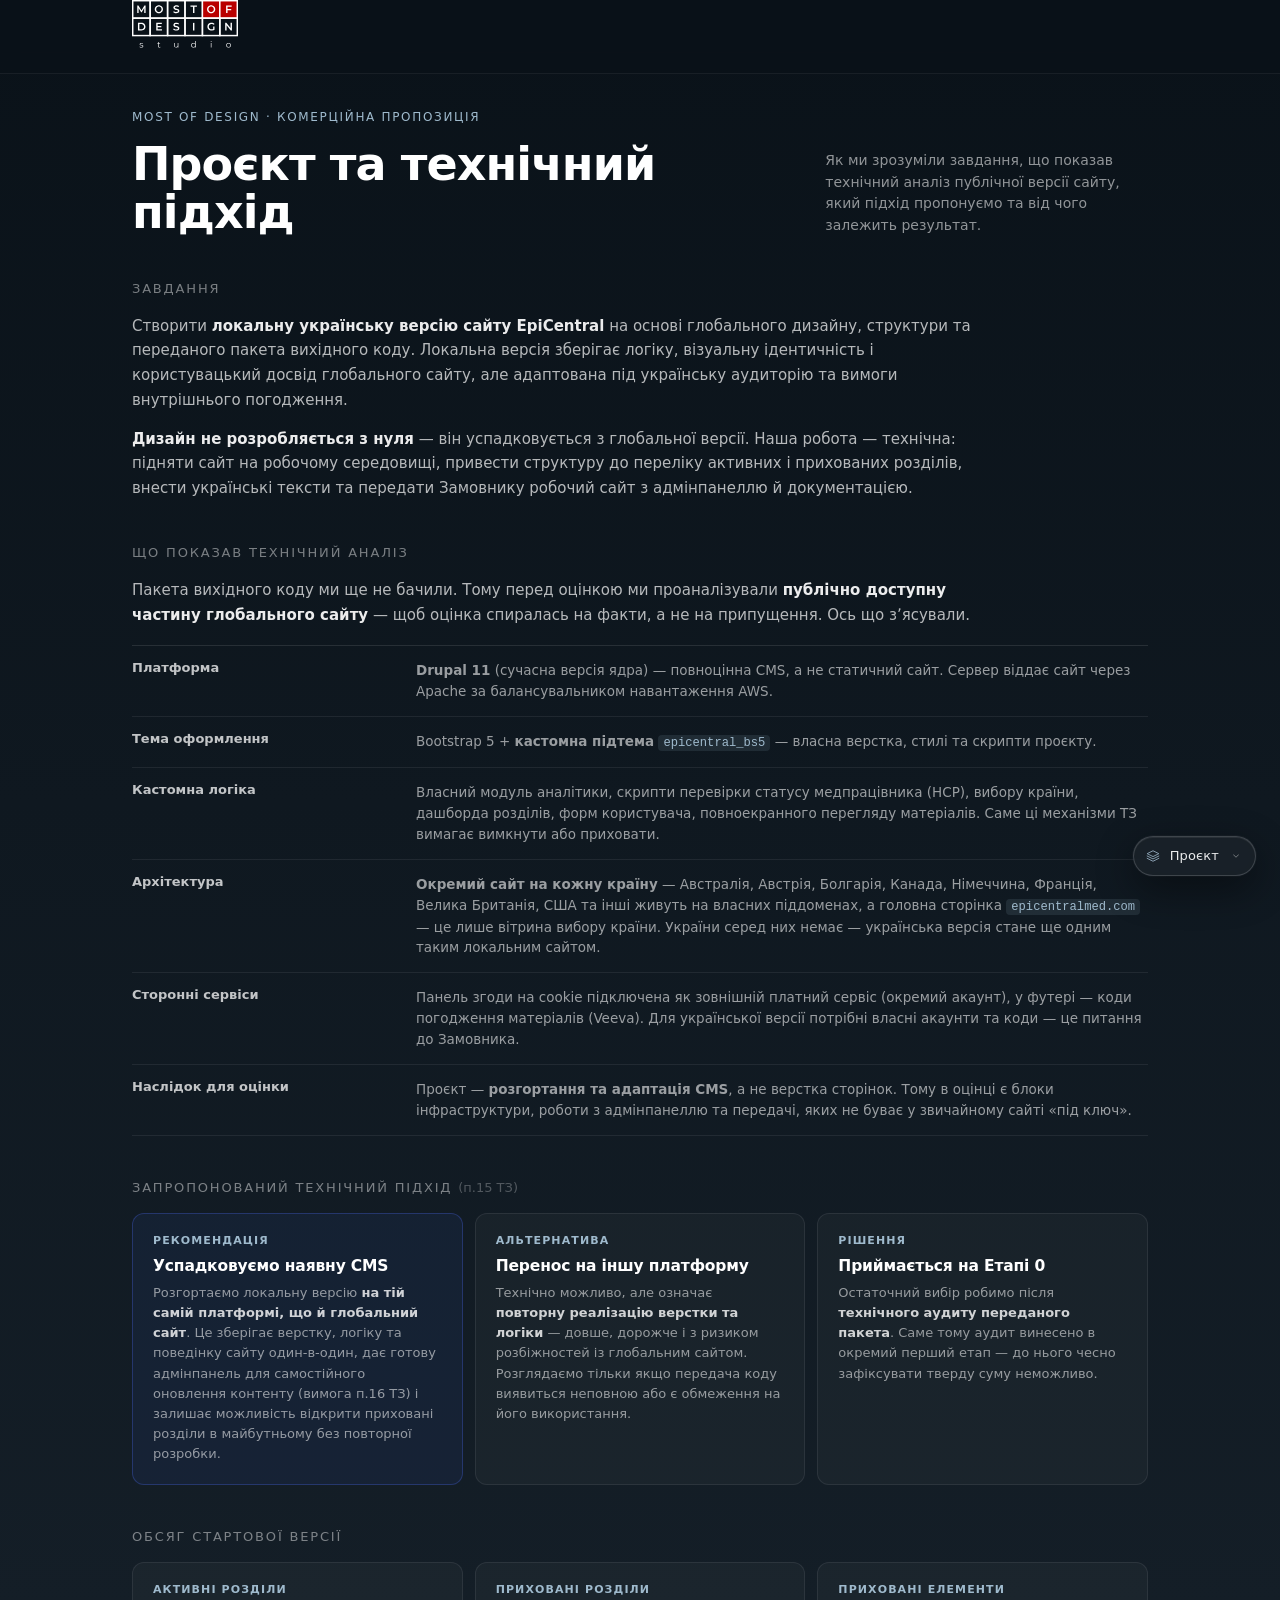
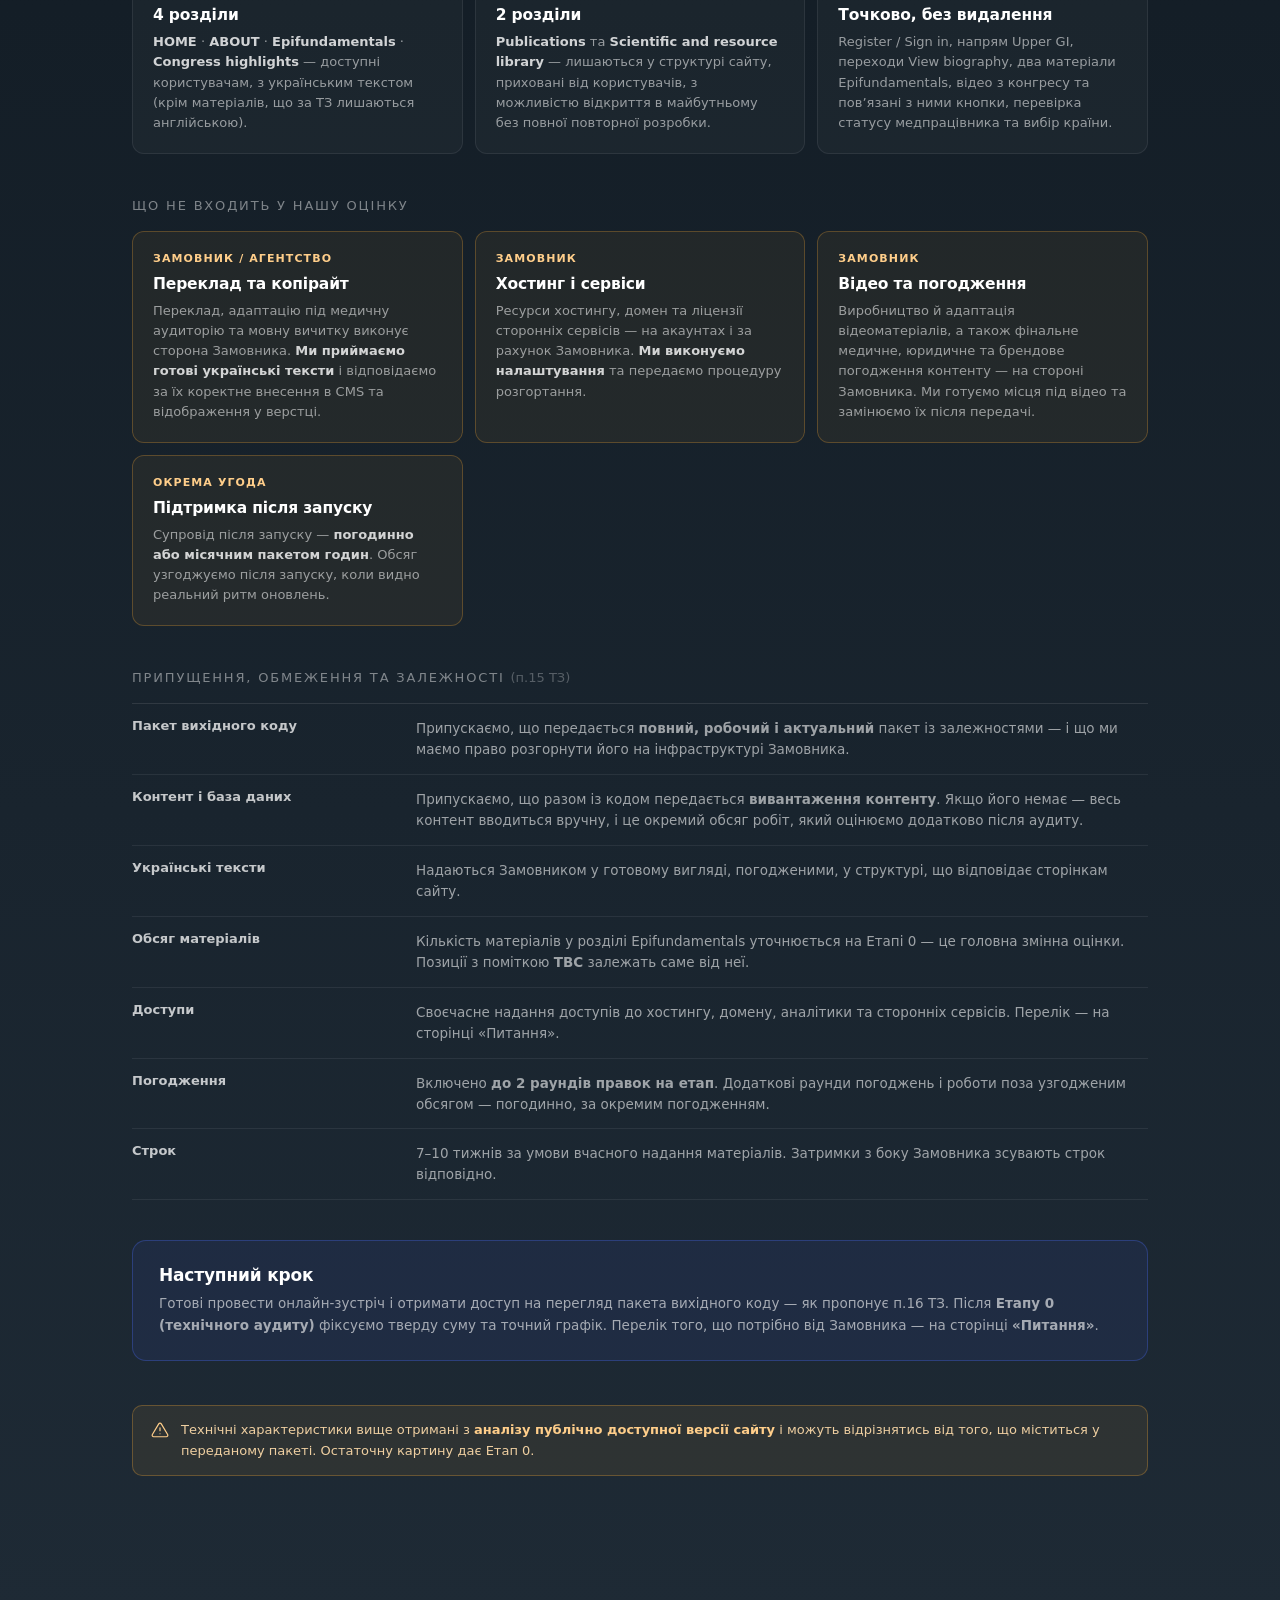
==== brief/index.html @ e2229790 "EpiCentral UA — попередня оцінка локальної версії сайту (MEX) Tier-2 offer dashboard: Проєкт · Оцінк" ====
<!DOCTYPE html>
<html lang="uk">
<head>
<meta charset="UTF-8">
<meta name="viewport" content="width=device-width, initial-scale=1.0">
<meta name="robots" content="noindex, nofollow">
<title>EpiCentral UA — Проєкт та технічний підхід</title>

<link rel="icon" type="image/svg+xml" href="../assets/favicon.svg">
<link rel="stylesheet" href="../shared/service-menu.css">
<link rel="stylesheet" href="../shared/page.css">
</head>
<body>

<script>
  window.PREVIEW_PROJECT_NAME = "EpiCentral UA";
  window.PREVIEW_DEFAULT_VERSION = "brief";
  window.PREVIEW_VERSIONS = [
    { id: "launcher",  label: "Дашборд",  desc: "Огляд оцінки",              path: "" },
    { id: "brief",     label: "Проєкт",   desc: "Завдання та техпідхід",     path: "brief/" },
    { id: "sitemap",   label: "Оцінка",   desc: "Обсяг робіт і години",      path: "sitemap/" },
    { id: "questions", label: "Питання",  desc: "Що потрібно від Замовника", path: "questions/" }
  ];
</script>

<header class="topbar">
  <a class="brand" href="../" aria-label="Most of Design — Дашборд">
    <img src="../assets/mod-logo-on-dark.svg" alt="Most of Design">
  </a>
</header>

<div class="wrap">
  <header class="head">
    <div class="head__main">
      <span class="eyebrow">Most of Design · Комерційна пропозиція</span>
      <h1 class="page-title">Проєкт та технічний підхід</h1>
    </div>
    <p class="lede">
      Як ми зрозуміли завдання, що показав технічний аналіз публічної версії сайту,
      який підхід пропонуємо та від чого залежить результат.
    </p>
  </header>

  <!-- ── 1. Завдання ─────────────────────────────────────────── -->
  <section class="sect">
    <h2 class="sect__title">Завдання</h2>
    <div class="prose">
      <p>
        Створити <strong>локальну українську версію сайту EpiCentral</strong> на основі глобального дизайну,
        структури та переданого пакета вихідного коду. Локальна версія зберігає логіку, візуальну ідентичність
        і користувацький досвід глобального сайту, але адаптована під українську аудиторію та вимоги
        внутрішнього погодження.
      </p>
      <p>
        <strong>Дизайн не розробляється з нуля</strong> — він успадковується з глобальної версії.
        Наша робота — технічна: підняти сайт на робочому середовищі, привести структуру до переліку
        активних і прихованих розділів, внести українські тексти та передати Замовнику робочий сайт
        з адмінпанеллю й документацією.
      </p>
    </div>
  </section>

  <!-- ── 2. Що показав аналіз ────────────────────────────────── -->
  <section class="sect">
    <h2 class="sect__title">Що показав технічний аналіз</h2>
    <div class="prose" style="margin-bottom:18px">
      <p>
        Пакета вихідного коду ми ще не бачили. Тому перед оцінкою ми проаналізували
        <strong>публічно доступну частину глобального сайту</strong> — щоб оцінка спиралась на факти,
        а не на припущення. Ось що зʼясували.
      </p>
    </div>

    <div class="spec">
      <div class="spec__row">
        <div class="spec__k">Платформа</div>
        <div class="spec__v"><strong>Drupal 11</strong> (сучасна версія ядра) — повноцінна CMS, а не статичний сайт.
          Сервер віддає сайт через Apache за балансувальником навантаження AWS.</div>
      </div>
      <div class="spec__row">
        <div class="spec__k">Тема оформлення</div>
        <div class="spec__v">Bootstrap 5 + <strong>кастомна підтема</strong> <code>epicentral_bs5</code> —
          власна верстка, стилі та скрипти проєкту.</div>
      </div>
      <div class="spec__row">
        <div class="spec__k">Кастомна логіка</div>
        <div class="spec__v">Власний модуль аналітики, скрипти перевірки статусу медпрацівника (HCP),
          вибору країни, дашборда розділів, форм користувача, повноекранного перегляду матеріалів.
          Саме ці механізми ТЗ вимагає вимкнути або приховати.</div>
      </div>
      <div class="spec__row">
        <div class="spec__k">Архітектура</div>
        <div class="spec__v"><strong>Окремий сайт на кожну країну</strong> — Австралія, Австрія, Болгарія, Канада,
          Німеччина, Франція, Велика Британія, США та інші живуть на власних піддоменах, а головна сторінка
          <code>epicentralmed.com</code> — це лише вітрина вибору країни. України серед них немає —
          українська версія стане ще одним таким локальним сайтом.</div>
      </div>
      <div class="spec__row">
        <div class="spec__k">Сторонні сервіси</div>
        <div class="spec__v">Панель згоди на cookie підключена як зовнішній платний сервіс (окремий акаунт),
          у футері — коди погодження матеріалів (Veeva). Для української версії потрібні власні акаунти
          та коди — це питання до Замовника.</div>
      </div>
      <div class="spec__row">
        <div class="spec__k">Наслідок для оцінки</div>
        <div class="spec__v">Проєкт — <strong>розгортання та адаптація CMS</strong>, а не верстка сторінок.
          Тому в оцінці є блоки інфраструктури, роботи з адмінпанеллю та передачі, яких не буває
          у звичайному сайті «під ключ».</div>
      </div>
    </div>
  </section>

  <!-- ── 3. Технічний підхід ─────────────────────────────────── -->
  <section class="sect">
    <h2 class="sect__title">Запропонований технічний підхід <span style="text-transform:none;letter-spacing:0;opacity:.6">(п.15 ТЗ)</span></h2>
    <div class="cards">
      <div class="card card--accent">
        <div class="card__l">Рекомендація</div>
        <div class="card__t">Успадковуємо наявну CMS</div>
        <div class="card__d">
          Розгортаємо локальну версію <strong>на тій самій платформі, що й глобальний сайт</strong>.
          Це зберігає верстку, логіку та поведінку сайту один-в-один, дає готову адмінпанель для
          самостійного оновлення контенту (вимога п.16 ТЗ) і залишає можливість відкрити приховані
          розділи в майбутньому без повторної розробки.
        </div>
      </div>
      <div class="card">
        <div class="card__l">Альтернатива</div>
        <div class="card__t">Перенос на іншу платформу</div>
        <div class="card__d">
          Технічно можливо, але означає <strong>повторну реалізацію верстки та логіки</strong> —
          довше, дорожче і з ризиком розбіжностей із глобальним сайтом. Розглядаємо тільки якщо
          передача коду виявиться неповною або є обмеження на його використання.
        </div>
      </div>
      <div class="card">
        <div class="card__l">Рішення</div>
        <div class="card__t">Приймається на Етапі 0</div>
        <div class="card__d">
          Остаточний вибір робимо після <strong>технічного аудиту переданого пакета</strong>.
          Саме тому аудит винесено в окремий перший етап — до нього чесно зафіксувати
          тверду суму неможливо.
        </div>
      </div>
    </div>
  </section>

  <!-- ── 4. Обсяг ────────────────────────────────────────────── -->
  <section class="sect">
    <h2 class="sect__title">Обсяг стартової версії</h2>
    <div class="cards">
      <div class="card">
        <div class="card__l">Активні розділи</div>
        <div class="card__t">4 розділи</div>
        <div class="card__d">
          <strong>HOME</strong> · <strong>ABOUT</strong> · <strong>Epifundamentals</strong> ·
          <strong>Congress highlights</strong> — доступні користувачам, з українським текстом
          (крім матеріалів, що за ТЗ лишаються англійською).
        </div>
      </div>
      <div class="card">
        <div class="card__l">Приховані розділи</div>
        <div class="card__t">2 розділи</div>
        <div class="card__d">
          <strong>Publications</strong> та <strong>Scientific and resource library</strong> —
          лишаються у структурі сайту, приховані від користувачів, з можливістю відкриття
          в майбутньому без повної повторної розробки.
        </div>
      </div>
      <div class="card">
        <div class="card__l">Приховані елементи</div>
        <div class="card__t">Точково, без видалення</div>
        <div class="card__d">
          Register / Sign in, напрям Upper GI, переходи View biography, два матеріали
          Epifundamentals, відео з конгресу та повʼязані з ними кнопки, перевірка статусу
          медпрацівника та вибір країни.
        </div>
      </div>
    </div>
  </section>

  <!-- ── 5. Межі ─────────────────────────────────────────────── -->
  <section class="sect">
    <h2 class="sect__title">Що не входить у нашу оцінку</h2>
    <div class="cards">
      <div class="card card--warn">
        <div class="card__l">Замовник / агентство</div>
        <div class="card__t">Переклад та копірайт</div>
        <div class="card__d">
          Переклад, адаптацію під медичну аудиторію та мовну вичитку виконує сторона Замовника.
          <strong>Ми приймаємо готові українські тексти</strong> і відповідаємо за їх коректне
          внесення в CMS та відображення у верстці.
        </div>
      </div>
      <div class="card card--warn">
        <div class="card__l">Замовник</div>
        <div class="card__t">Хостинг і сервіси</div>
        <div class="card__d">
          Ресурси хостингу, домен та ліцензії сторонніх сервісів — на акаунтах і за рахунок Замовника.
          <strong>Ми виконуємо налаштування</strong> та передаємо процедуру розгортання.
        </div>
      </div>
      <div class="card card--warn">
        <div class="card__l">Замовник</div>
        <div class="card__t">Відео та погодження</div>
        <div class="card__d">
          Виробництво й адаптація відеоматеріалів, а також фінальне медичне, юридичне та
          брендове погодження контенту — на стороні Замовника. Ми готуємо місця під відео
          та замінюємо їх після передачі.
        </div>
      </div>
      <div class="card card--warn">
        <div class="card__l">Окрема угода</div>
        <div class="card__t">Підтримка після запуску</div>
        <div class="card__d">
          Супровід після запуску — <strong>погодинно або місячним пакетом годин</strong>.
          Обсяг узгоджуємо після запуску, коли видно реальний ритм оновлень.
        </div>
      </div>
    </div>
  </section>

  <!-- ── 6. Припущення та залежності ─────────────────────────── -->
  <section class="sect">
    <h2 class="sect__title">Припущення, обмеження та залежності <span style="text-transform:none;letter-spacing:0;opacity:.6">(п.15 ТЗ)</span></h2>
    <div class="spec">
      <div class="spec__row">
        <div class="spec__k">Пакет вихідного коду</div>
        <div class="spec__v">Припускаємо, що передається <strong>повний, робочий і актуальний</strong> пакет
          із залежностями — і що ми маємо право розгорнути його на інфраструктурі Замовника.</div>
      </div>
      <div class="spec__row">
        <div class="spec__k">Контент і база даних</div>
        <div class="spec__v">Припускаємо, що разом із кодом передається <strong>вивантаження контенту</strong>.
          Якщо його немає — весь контент вводиться вручну, і це окремий обсяг робіт, який оцінюємо додатково
          після аудиту.</div>
      </div>
      <div class="spec__row">
        <div class="spec__k">Українські тексти</div>
        <div class="spec__v">Надаються Замовником у готовому вигляді, погодженими,
          у структурі, що відповідає сторінкам сайту.</div>
      </div>
      <div class="spec__row">
        <div class="spec__k">Обсяг матеріалів</div>
        <div class="spec__v">Кількість матеріалів у розділі Epifundamentals уточнюється на Етапі 0 —
          це головна змінна оцінки. Позиції з поміткою <strong>TBC</strong> залежать саме від неї.</div>
      </div>
      <div class="spec__row">
        <div class="spec__k">Доступи</div>
        <div class="spec__v">Своєчасне надання доступів до хостингу, домену, аналітики
          та сторонніх сервісів. Перелік — на сторінці «Питання».</div>
      </div>
      <div class="spec__row">
        <div class="spec__k">Погодження</div>
        <div class="spec__v">Включено <strong>до 2 раундів правок на етап</strong>. Додаткові раунди
          погоджень і роботи поза узгодженим обсягом — погодинно, за окремим погодженням.</div>
      </div>
      <div class="spec__row">
        <div class="spec__k">Строк</div>
        <div class="spec__v">7–10 тижнів за умови вчасного надання матеріалів. Затримки з боку Замовника
          зсувають строк відповідно.</div>
      </div>
    </div>
  </section>

  <div class="nextstep">
    <div class="nextstep__t">Наступний крок</div>
    <div class="nextstep__d">
      Готові провести онлайн-зустріч і отримати доступ на перегляд пакета вихідного коду — як пропонує п.16 ТЗ.
      Після <strong>Етапу 0 (технічного аудиту)</strong> фіксуємо тверду суму та точний графік.
      Перелік того, що потрібно від Замовника — на сторінці <strong>«Питання»</strong>.
    </div>
  </div>

  <div class="sect">
    <div class="notice">
      <svg viewBox="0 0 24 24" fill="none"><path d="M12 9v4m0 4h.01M10.3 3.86 1.82 18a2 2 0 0 0 1.7 3h16.96a2 2 0 0 0 1.7-3L13.7 3.86a2 2 0 0 0-3.42 0Z" stroke="currentColor" stroke-width="1.6" stroke-linecap="round" stroke-linejoin="round"/></svg>
      <span>Технічні характеристики вище отримані з <strong>аналізу публічно доступної версії сайту</strong>
      і можуть відрізнятись від того, що міститься у переданому пакеті. Остаточну картину дає Етап 0.</span>
    </div>
  </div>
</div>

<div class="footer-pad"></div>
<script defer src="../shared/service-menu.js"></script>
</body>
</html>
---- shared/service-menu.css ----
/* Service Menu — preview-only floating navigator. Disabled in production builds.
   Layout: flex container at bottom-right with the version capsule. */

.service-menu {
  position: fixed;
  right: 24px;
  bottom: 24px;
  z-index: 99999;
  display: flex;
  align-items: center;
  gap: 8px;
  font-family: ui-sans-serif, system-ui, -apple-system, "Segoe UI", Roboto, "Helvetica Neue", Arial, sans-serif;
  font-size: 13px;
  line-height: 1.4;
  color: #f5f5f5;
  -webkit-font-smoothing: antialiased;
  user-select: none;
}

.service-menu * { box-sizing: border-box; }

.service-menu__capsule {
  display: inline-flex;
  align-items: center;
  gap: 10px;
  padding: 10px 14px 10px 12px;
  background: rgba(28, 34, 42, 0.94);
  backdrop-filter: saturate(160%) blur(12px);
  -webkit-backdrop-filter: saturate(160%) blur(12px);
  border: 1px solid rgba(255, 255, 255, 0.18);
  border-radius: 999px;
  box-shadow:
    0 12px 40px rgba(0, 0, 0, 0.5),
    0 0 0 1px rgba(255, 255, 255, 0.04),
    inset 0 1px 0 rgba(255, 255, 255, 0.08);
  cursor: pointer;
  opacity: 0.92;
  color: #f5f5f5;
  font: inherit;
  transition: opacity 200ms ease, transform 200ms ease, background 200ms ease, border-color 200ms ease;
}

.service-menu:hover .service-menu__capsule,
.service-menu[data-open="true"] .service-menu__capsule {
  opacity: 1;
  background: rgba(34, 42, 52, 1);
  border-color: rgba(255, 255, 255, 0.26);
}

.service-menu[data-open="true"] .service-menu__capsule {
  transform: translateY(-2px);
}

.service-menu__icon {
  width: 14px;
  height: 14px;
  flex-shrink: 0;
  opacity: 1;
  color: #9FBACD;
}

.service-menu__label {
  font-weight: 500;
  letter-spacing: 0.01em;
  white-space: nowrap;
  color: #ffffff;
}

.service-menu__caret {
  width: 10px;
  height: 10px;
  margin-left: 2px;
  opacity: 0.55;
  transition: transform 200ms ease;
}

.service-menu[data-open="true"] .service-menu__caret {
  transform: rotate(180deg);
}

.service-menu__panel {
  position: absolute;
  right: 0;
  bottom: calc(100% + 10px);
  min-width: 300px;
  padding: 6px;
  background: rgba(28, 34, 42, 0.98);
  backdrop-filter: saturate(160%) blur(14px);
  -webkit-backdrop-filter: saturate(160%) blur(14px);
  border: 1px solid rgba(255, 255, 255, 0.18);
  border-radius: 12px;
  box-shadow:
    0 24px 64px rgba(0, 0, 0, 0.6),
    0 0 0 1px rgba(255, 255, 255, 0.04),
    inset 0 1px 0 rgba(255, 255, 255, 0.08);
  opacity: 0;
  transform: translateY(6px);
  pointer-events: none;
  transition: opacity 180ms ease, transform 180ms ease;
}

.service-menu[data-open="true"] .service-menu__panel {
  opacity: 1;
  transform: translateY(0);
  pointer-events: auto;
}

.service-menu__panel-header {
  padding: 8px 12px 6px;
  font-size: 11px;
  font-weight: 500;
  letter-spacing: 0.08em;
  text-transform: uppercase;
  color: rgba(245, 245, 245, 0.45);
}

.service-menu__list {
  margin: 0;
  padding: 0;
  list-style: none;
}

.service-menu__item {
  display: block;
  padding: 10px 12px;
  border-radius: 8px;
  color: inherit;
  text-decoration: none;
  cursor: pointer;
  transition: background 150ms ease;
}

.service-menu__item:hover {
  background: rgba(255, 255, 255, 0.06);
}

.service-menu__item[data-active="true"] {
  background: rgba(255, 255, 255, 0.08);
}

.service-menu__item-title {
  display: flex;
  align-items: center;
  gap: 8px;
  font-weight: 500;
  font-size: 13px;
}

.service-menu__item[data-active="true"] .service-menu__item-title::after {
  content: "";
  width: 6px;
  height: 6px;
  border-radius: 50%;
  background: #4fc59c;
  flex-shrink: 0;
}

.service-menu__item-desc {
  margin-top: 2px;
  font-size: 11.5px;
  color: rgba(245, 245, 245, 0.55);
  letter-spacing: 0.005em;
}

.service-menu__footer {
  margin-top: 4px;
  padding: 10px 12px 6px;
  border-top: 1px solid rgba(255, 255, 255, 0.06);
  font-size: 11px;
  color: rgba(245, 245, 245, 0.4);
  letter-spacing: 0.02em;
}

@media (max-width: 600px) {
  .service-menu {
    right: 12px;
    bottom: 12px;
    font-size: 12px;
  }
  .service-menu__panel {
    min-width: calc(100vw - 24px);
  }
}

@media (prefers-reduced-motion: reduce) {
  .service-menu__capsule,
  .service-menu__panel,
  .service-menu__caret,
  .service-menu__item {
    transition: none !important;
  }
}
---- shared/page.css ----
/**
 * EpiCentral UA — chrome for the content pages (Проєкт · Питання).
 * Same palette / rhythm as the launcher and the estimate — studio-locked look,
 * only the layout primitives a text page needs.
 */

:root {
  --brand-blue:       #116490;
  --brand-blue-light: #9FBACD;
  --bg-top:    #0a1219;
  --bg-bottom: #1e2a35;
  --charcoal:  #1e2a35;
  --white:     #fff;
  --accent:    #4B6CFF;
}

* { box-sizing: border-box; margin: 0; padding: 0; }

html, body {
  font-family: ui-sans-serif, system-ui, -apple-system, "Segoe UI", Roboto, "Helvetica Neue", Arial, sans-serif;
  -webkit-font-smoothing: antialiased;
  background: var(--charcoal);
  color: var(--white);
}
body {
  min-height: 100vh;
  background: linear-gradient(180deg, var(--bg-top) 0%, var(--bg-bottom) 100%);
  overflow-x: hidden;
}

.wrap { max-width: 1080px; width: 100%; margin: 0 auto; padding: 32px 32px 16px; }

/* sticky top bar with the brand logo */
.topbar {
  position: sticky; top: 0; z-index: 100;
  padding: 0 max(32px, calc(50vw - 508px)) 16px;
  background: rgba(10, 18, 25, 0.82);
  -webkit-backdrop-filter: blur(8px); backdrop-filter: blur(8px);
  border-bottom: 1px solid rgba(255, 255, 255, 0.06);
}
.brand { display: inline-block; height: 53px; }
.brand img { display: block; height: 100%; width: auto; }

.eyebrow {
  display: inline-block; font-size: 12px; font-weight: 500;
  text-transform: uppercase; letter-spacing: 0.14em;
  color: var(--brand-blue-light); margin-bottom: 16px;
}

.head { display: grid; grid-template-columns: 2fr 1fr; gap: 48px; align-items: end; }
@media (max-width: 760px) { .head { grid-template-columns: 1fr; gap: 14px; align-items: start; } }

.page-title { font-size: clamp(30px, 4.5vw, 46px); font-weight: 700; letter-spacing: -0.02em; line-height: 1.05; }
.lede { font-size: 14px; line-height: 1.55; color: rgba(255, 255, 255, 0.55); }

/* ─── Section heading ────────────────────────────────────────── */
.sect { margin-top: 44px; }
.sect__title {
  font-size: 13px; font-weight: 500; text-transform: uppercase;
  letter-spacing: 0.14em; color: rgba(255, 255, 255, 0.45); margin-bottom: 18px;
}

/* ─── Prose ──────────────────────────────────────────────────── */
.prose { font-size: 15px; line-height: 1.65; color: rgba(255, 255, 255, 0.7); max-width: 860px; }
.prose p + p { margin-top: 14px; }
.prose strong { color: rgba(255, 255, 255, 0.92); font-weight: 600; }
.prose code {
  font-family: ui-monospace, SFMono-Regular, Menlo, Consolas, monospace;
  font-size: 0.88em; padding: 2px 6px; border-radius: 5px;
  background: rgba(159, 186, 205, 0.12); border: 1px solid rgba(159, 186, 205, 0.2);
  color: var(--brand-blue-light);
}

/* ─── Card grid ──────────────────────────────────────────────── */
.cards { display: grid; grid-template-columns: repeat(auto-fit, minmax(280px, 1fr)); gap: 12px; }
.card {
  padding: 20px; background: rgba(255, 255, 255, 0.03);
  border: 1px solid rgba(255, 255, 255, 0.08); border-radius: 12px;
}
.card__l {
  font-size: 11px; font-weight: 600; text-transform: uppercase; letter-spacing: 0.1em;
  color: var(--brand-blue-light); margin-bottom: 10px;
}
.card__t { font-size: 15.5px; font-weight: 600; letter-spacing: -0.01em; margin-bottom: 8px; }
.card__d { font-size: 13px; line-height: 1.55; color: rgba(255, 255, 255, 0.55); }
.card__d strong { color: rgba(255, 255, 255, 0.8); font-weight: 600; }
.card--accent { background: rgba(75, 108, 255, 0.07); border-color: rgba(75, 108, 255, 0.28); }
.card--warn   { background: rgba(255, 173, 51, 0.06); border-color: rgba(255, 173, 51, 0.26); }
.card--warn .card__l { color: #ffce8a; }

/* ─── Definition rows (spec table) ───────────────────────────── */
.spec { border-top: 1px solid rgba(255, 255, 255, 0.1); }
.spec__row {
  display: grid; grid-template-columns: 260px 1fr; gap: 24px;
  padding: 14px 0; border-bottom: 1px solid rgba(255, 255, 255, 0.07);
}
.spec__k { font-size: 13px; font-weight: 600; color: rgba(255, 255, 255, 0.75); }
.spec__v { font-size: 13.5px; line-height: 1.55; color: rgba(255, 255, 255, 0.58); }
.spec__v code {
  font-family: ui-monospace, SFMono-Regular, Menlo, Consolas, monospace;
  font-size: 0.9em; padding: 1px 5px; border-radius: 4px;
  background: rgba(159, 186, 205, 0.12); color: var(--brand-blue-light);
}
@media (max-width: 700px) { .spec__row { grid-template-columns: 1fr; gap: 6px; } }

/* ─── Numbered question list ─────────────────────────────────── */
.qgroup { margin-top: 26px; }
.qgroup__h {
  display: flex; align-items: baseline; gap: 10px; margin-bottom: 14px;
  font-size: 17px; font-weight: 600; letter-spacing: -0.01em;
}
.qgroup__n {
  font-size: 11px; font-weight: 700; letter-spacing: 0.08em; color: var(--brand-blue-light);
  background: rgba(159, 186, 205, 0.12); border: 1px solid rgba(159, 186, 205, 0.24);
  border-radius: 6px; padding: 3px 8px; font-variant-numeric: tabular-nums;
}
.qlist { list-style: none; display: flex; flex-direction: column; gap: 10px; }
.q {
  display: grid; grid-template-columns: 30px 1fr; gap: 12px; align-items: start;
  padding: 15px 18px; background: rgba(255, 255, 255, 0.03);
  border: 1px solid rgba(255, 255, 255, 0.08); border-radius: 11px;
}
.q__n {
  font-size: 12px; font-weight: 700; color: var(--brand-blue-light);
  font-variant-numeric: tabular-nums; padding-top: 1px;
}
.q__t { font-size: 14.5px; line-height: 1.5; font-weight: 600; color: rgba(255, 255, 255, 0.9); }
.q__w { font-size: 12.5px; line-height: 1.5; color: rgba(255, 255, 255, 0.5); margin-top: 6px; }
.q__w strong { color: rgba(255, 255, 255, 0.72); font-weight: 600; }
.q--block { border-color: rgba(255, 173, 51, 0.32); background: rgba(255, 173, 51, 0.05); }
.q--block .q__n { color: #ffce8a; }
.q__tag {
  display: inline-block; font-size: 9px; font-weight: 700; letter-spacing: 0.07em;
  text-transform: uppercase; padding: 2px 7px; border-radius: 5px; margin-left: 8px;
  color: #ffce8a; background: rgba(255, 173, 51, 0.12); border: 1px solid rgba(255, 173, 51, 0.34);
  vertical-align: middle;
}

/* ─── Notice ─────────────────────────────────────────────────── */
.notice {
  display: flex; gap: 12px; align-items: flex-start;
  padding: 14px 18px; background: rgba(255, 173, 51, 0.08);
  border: 1px solid rgba(255, 173, 51, 0.28); border-radius: 10px;
  font-size: 13px; line-height: 1.55; color: rgba(255, 220, 170, 0.92);
}
.notice strong { color: #ffce8a; font-weight: 600; }
.notice svg { flex-shrink: 0; width: 18px; height: 18px; margin-top: 1px; color: #ffce8a; }

/* ─── Next-step CTA ──────────────────────────────────────────── */
.nextstep {
  margin-top: 40px; padding: 24px 26px;
  background: rgba(75, 108, 255, 0.08); border: 1px solid rgba(75, 108, 255, 0.3);
  border-radius: 14px;
}
.nextstep__t { font-size: 17px; font-weight: 600; letter-spacing: -0.01em; margin-bottom: 8px; }
.nextstep__d { font-size: 13.5px; line-height: 1.6; color: rgba(255, 255, 255, 0.6); }

.footer-pad { height: 120px; }

@media (max-width: 560px) {
  .wrap { padding-left: 18px; padding-right: 18px; }
}
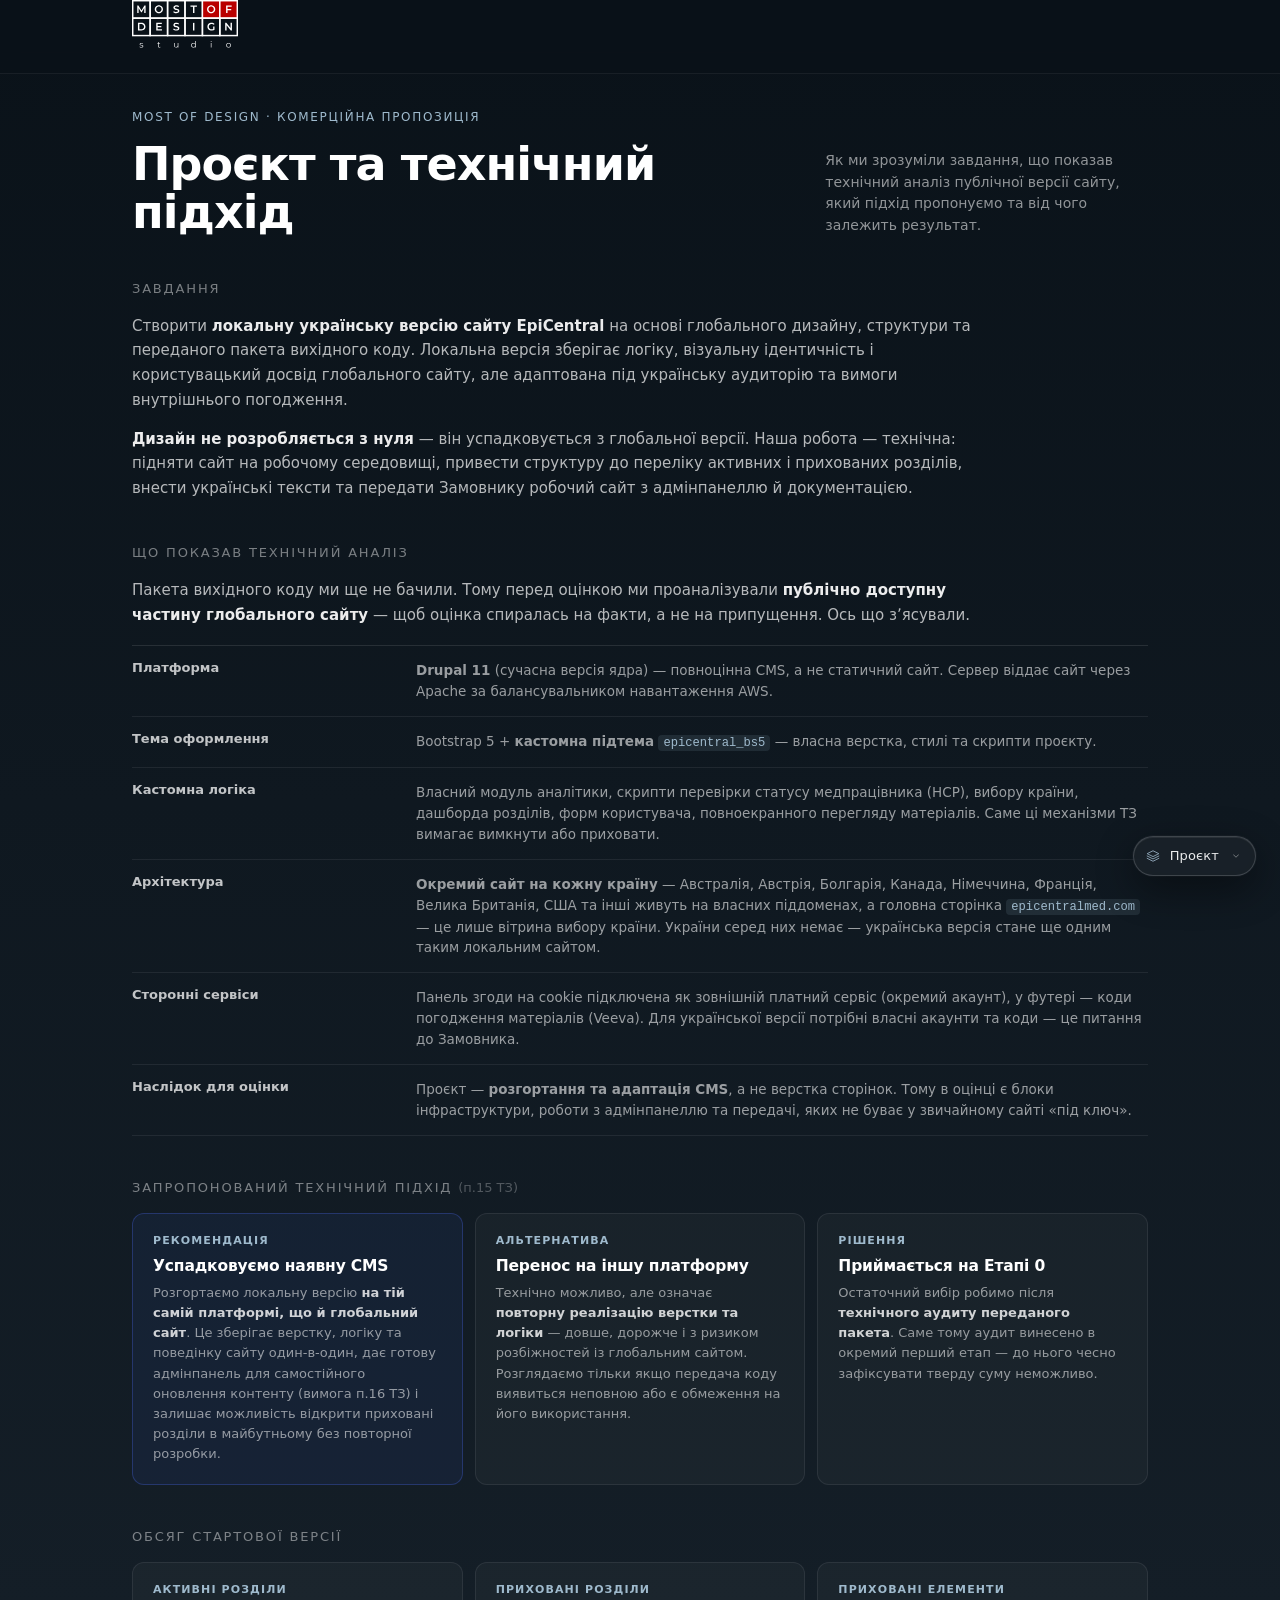
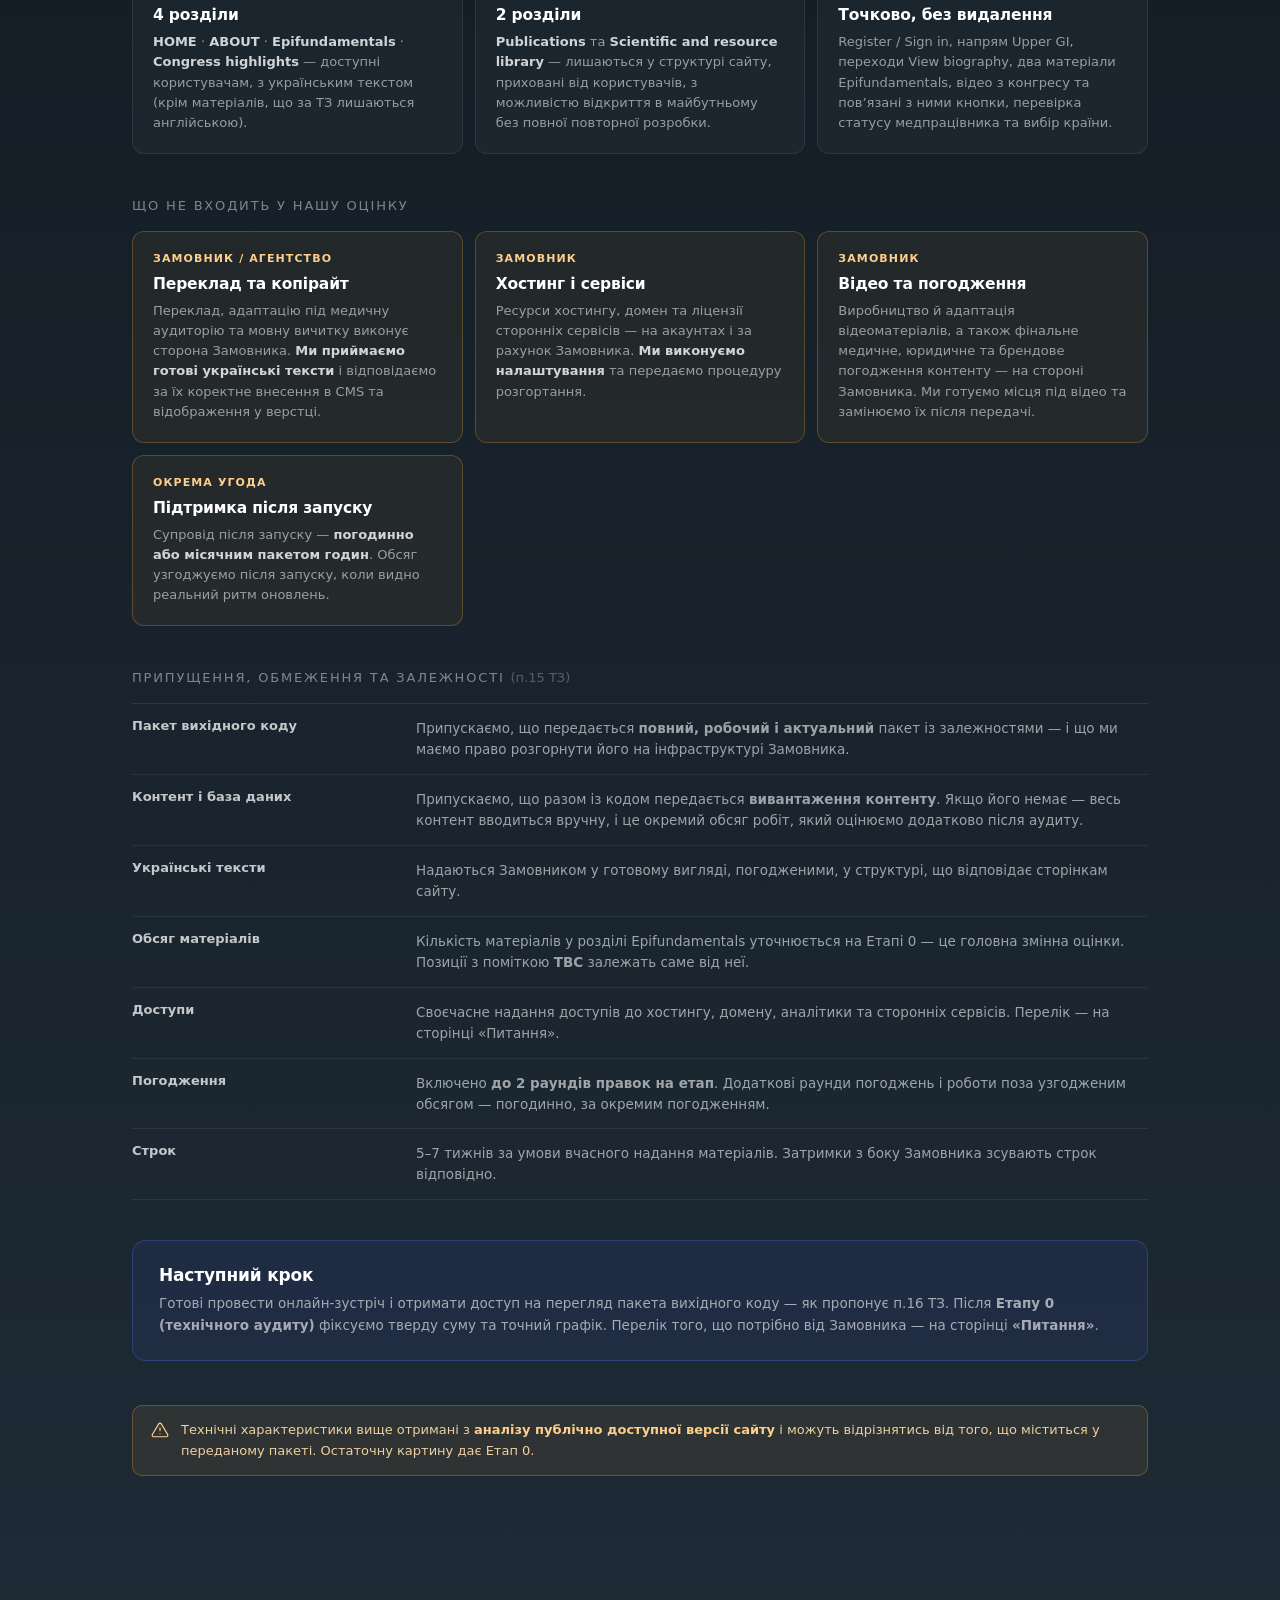
==== commit 931d0d09: "Ревізія оцінки: адміністрування готових лейаутів, не розробка За вказівкою Олега — виходимо з того, " ====
--- a/brief/index.html
+++ b/brief/index.html
@@ -257,7 +257,7 @@
       </div>
       <div class="spec__row">
         <div class="spec__k">Строк</div>
-        <div class="spec__v">7–10 тижнів за умови вчасного надання матеріалів. Затримки з боку Замовника
+        <div class="spec__v">5–7 тижнів за умови вчасного надання матеріалів. Затримки з боку Замовника
           зсувають строк відповідно.</div>
       </div>
     </div>
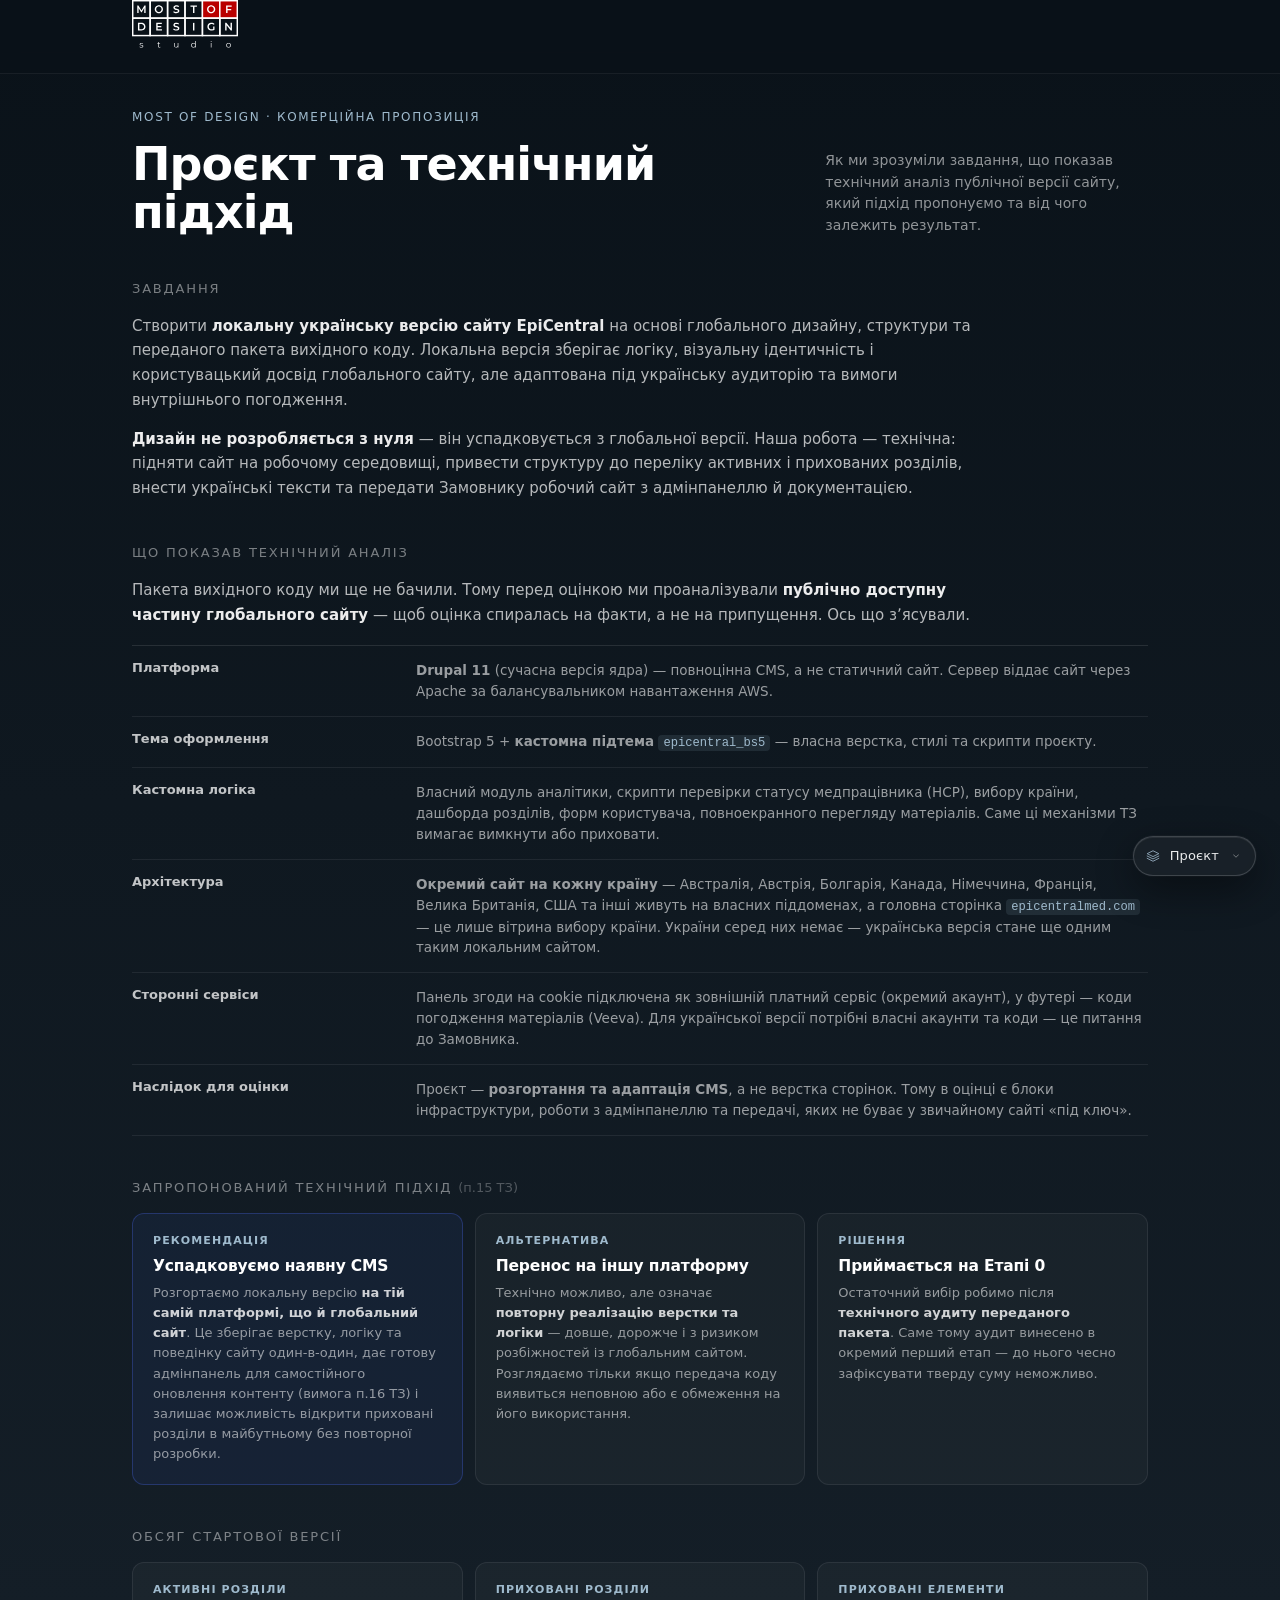
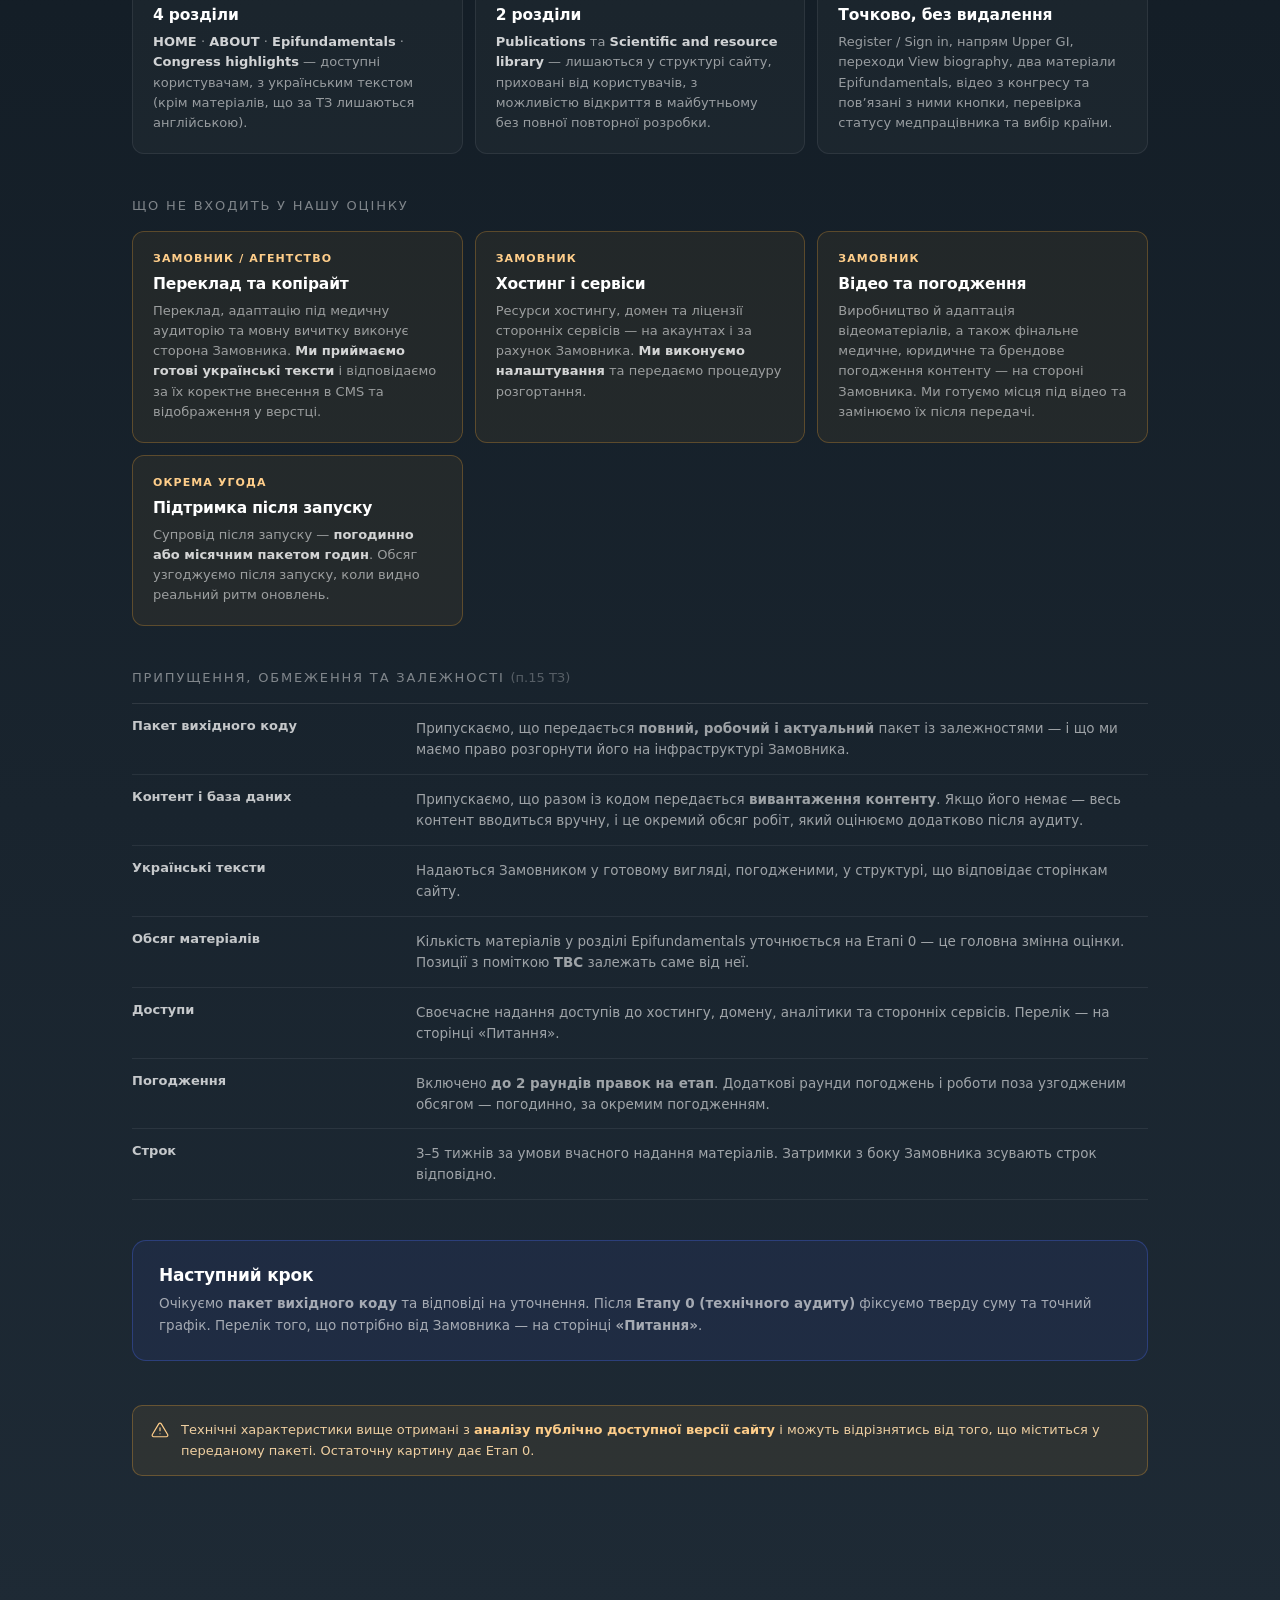
==== commit da807529: "Питання: чистка списку + проєктний менеджмент явними годинами Питання 24 → 20. Вступ замість поперед" ====
--- a/brief/index.html
+++ b/brief/index.html
@@ -257,7 +257,7 @@
       </div>
       <div class="spec__row">
         <div class="spec__k">Строк</div>
-        <div class="spec__v">5–7 тижнів за умови вчасного надання матеріалів. Затримки з боку Замовника
+        <div class="spec__v">3–5 тижнів за умови вчасного надання матеріалів. Затримки з боку Замовника
           зсувають строк відповідно.</div>
       </div>
     </div>
@@ -266,7 +266,7 @@
   <div class="nextstep">
     <div class="nextstep__t">Наступний крок</div>
     <div class="nextstep__d">
-      Готові провести онлайн-зустріч і отримати доступ на перегляд пакета вихідного коду — як пропонує п.16 ТЗ.
+      Очікуємо <strong>пакет вихідного коду</strong> та відповіді на уточнення.
       Після <strong>Етапу 0 (технічного аудиту)</strong> фіксуємо тверду суму та точний графік.
       Перелік того, що потрібно від Замовника — на сторінці <strong>«Питання»</strong>.
     </div>
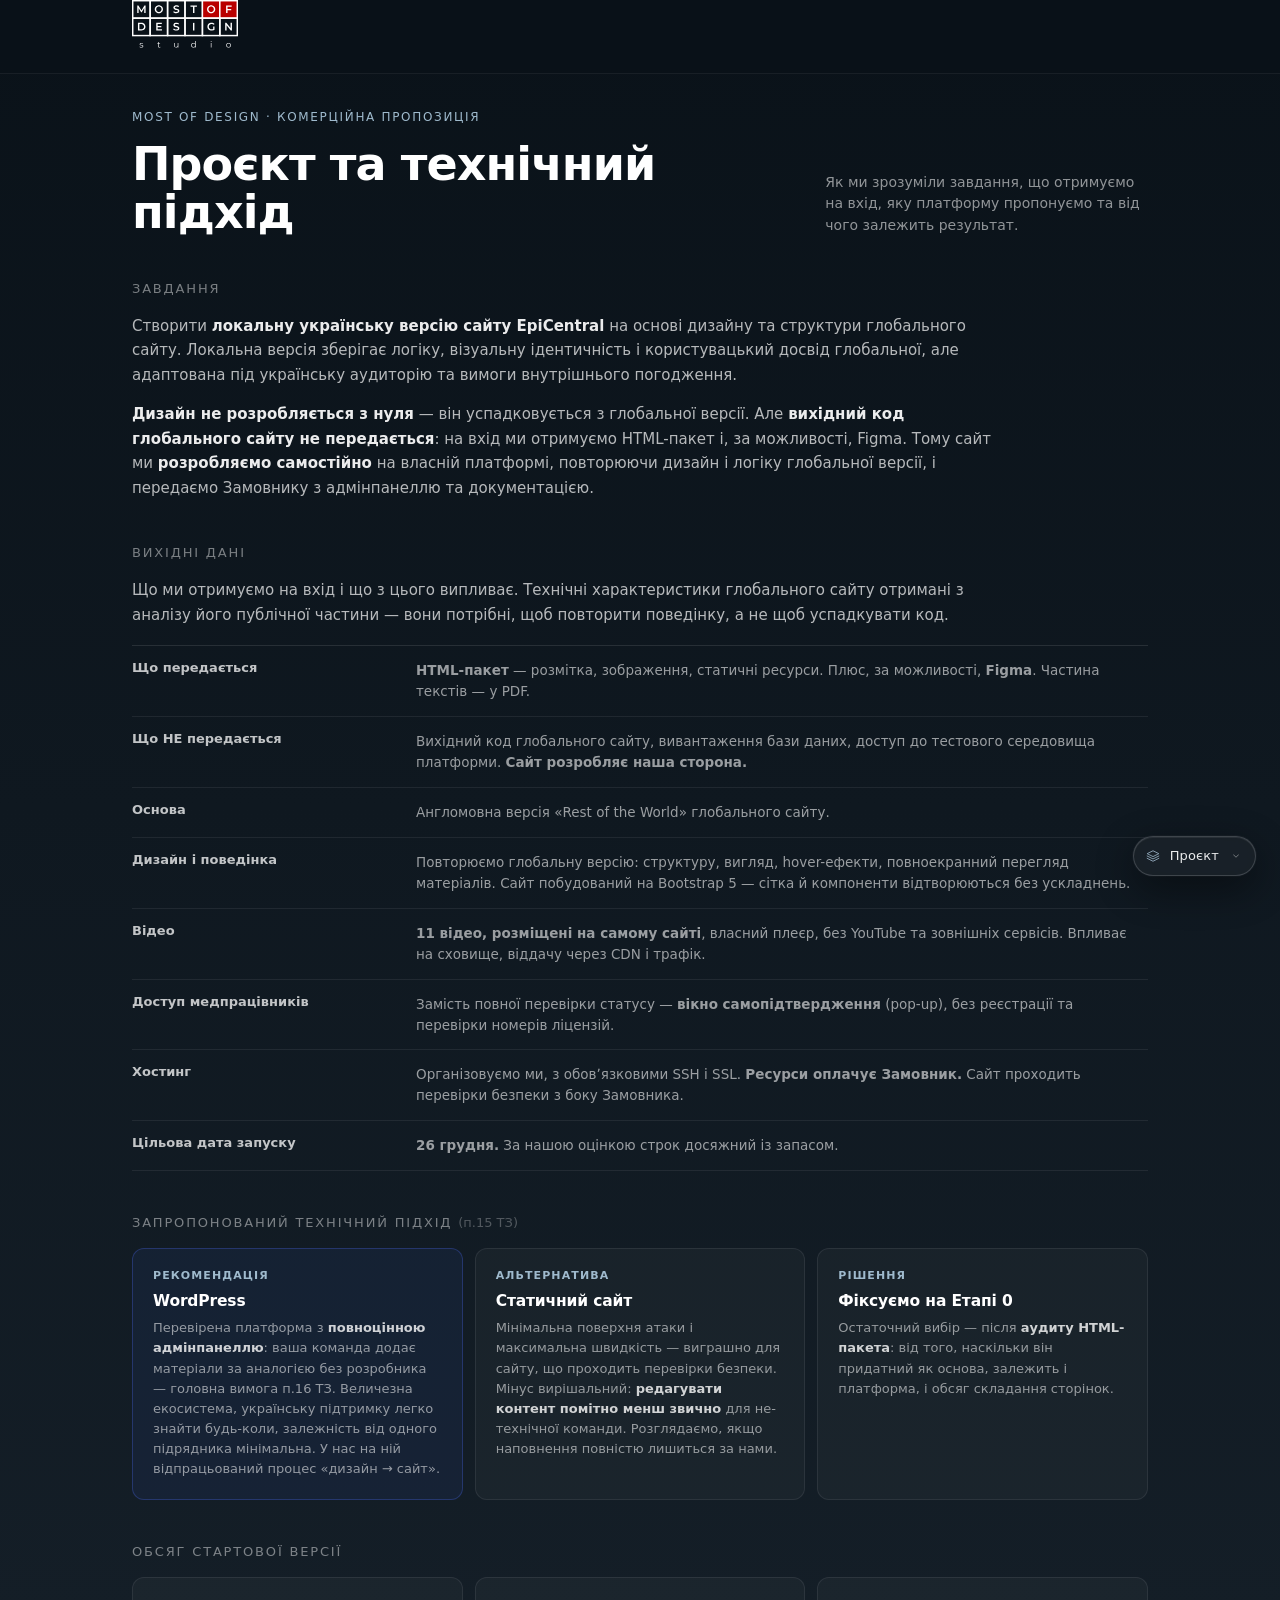
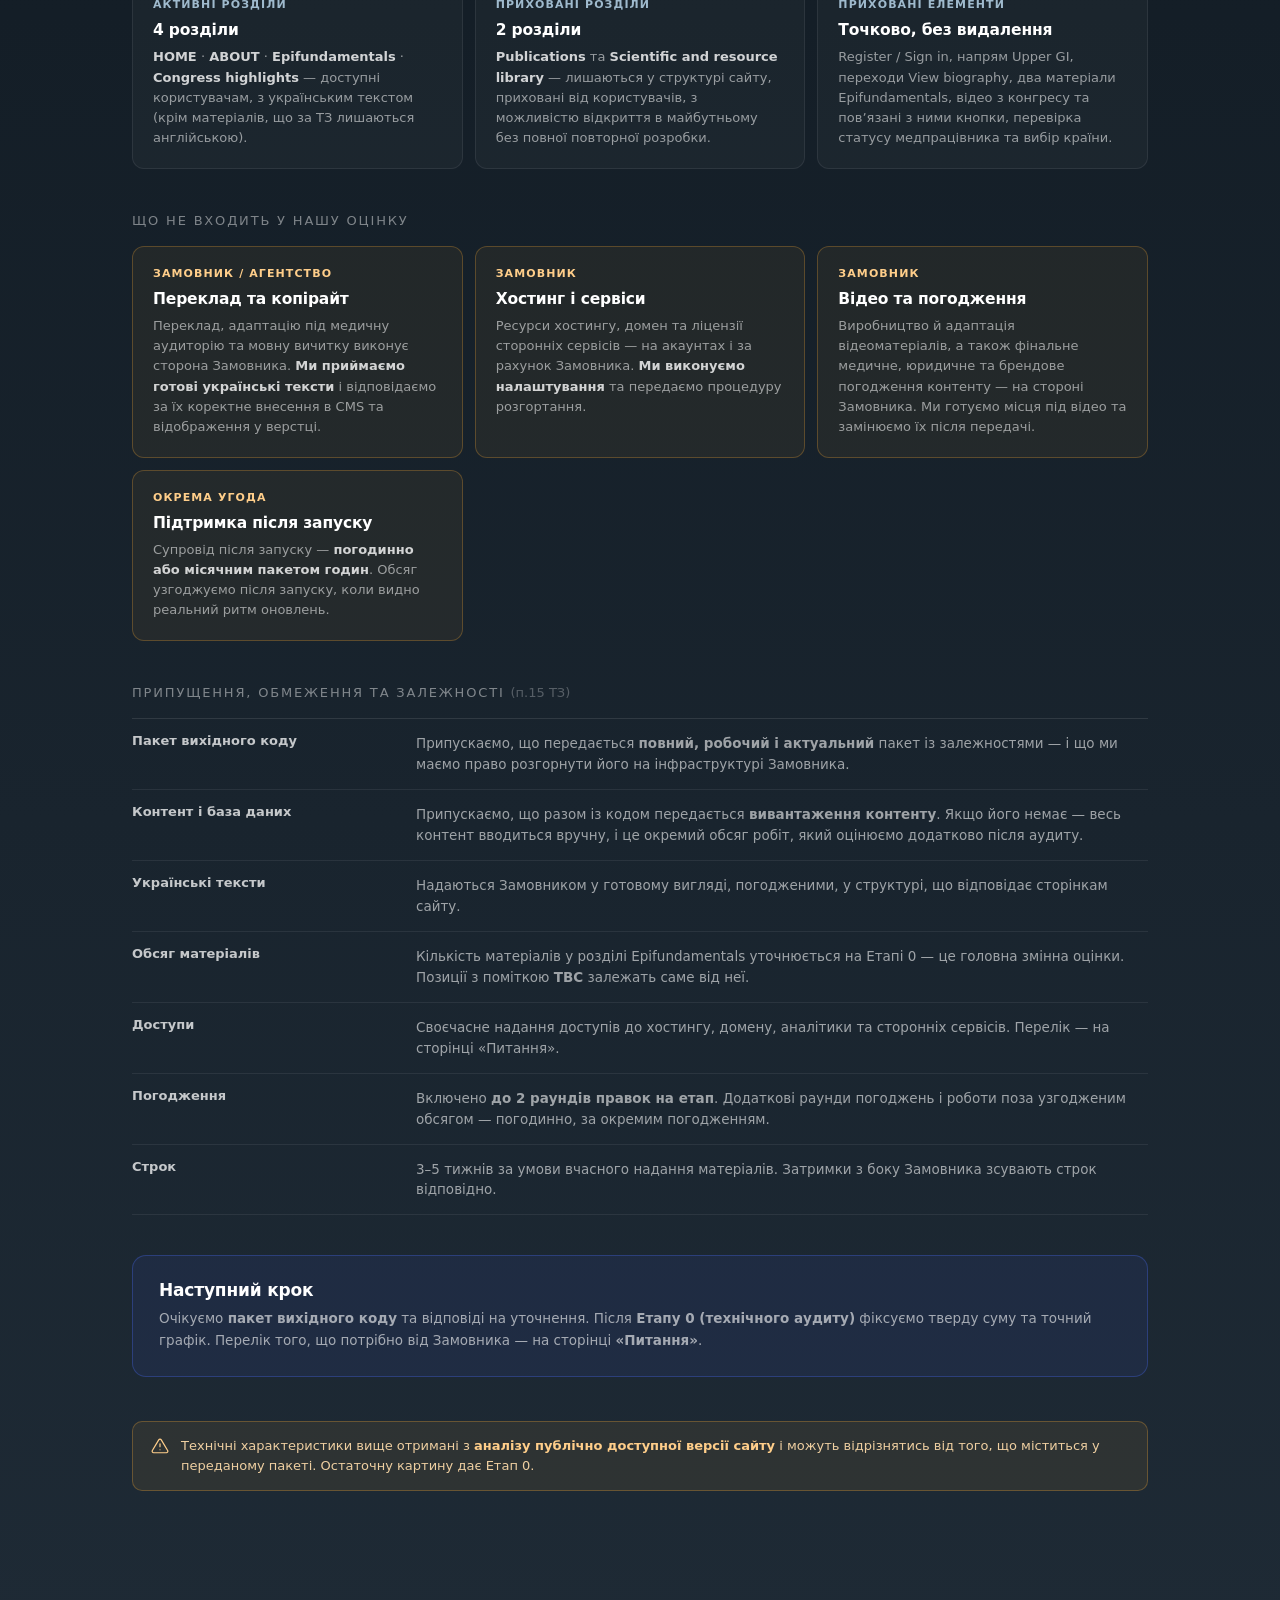
==== commit e156c3a7: "V2: глобальний код не передається — розробляємо сайт самі Після зведених відповідей замовника посилк" ====
--- a/brief/index.html
+++ b/brief/index.html
@@ -36,8 +36,8 @@
       <h1 class="page-title">Проєкт та технічний підхід</h1>
     </div>
     <p class="lede">
-      Як ми зрозуміли завдання, що показав технічний аналіз публічної версії сайту,
-      який підхід пропонуємо та від чого залежить результат.
+      Як ми зрозуміли завдання, що отримуємо на вхід, яку платформу пропонуємо
+      та від чого залежить результат.
     </p>
   </header>
 
@@ -46,66 +46,71 @@
     <h2 class="sect__title">Завдання</h2>
     <div class="prose">
       <p>
-        Створити <strong>локальну українську версію сайту EpiCentral</strong> на основі глобального дизайну,
-        структури та переданого пакета вихідного коду. Локальна версія зберігає логіку, візуальну ідентичність
-        і користувацький досвід глобального сайту, але адаптована під українську аудиторію та вимоги
+        Створити <strong>локальну українську версію сайту EpiCentral</strong> на основі дизайну та
+        структури глобального сайту. Локальна версія зберігає логіку, візуальну ідентичність
+        і користувацький досвід глобальної, але адаптована під українську аудиторію та вимоги
         внутрішнього погодження.
       </p>
       <p>
         <strong>Дизайн не розробляється з нуля</strong> — він успадковується з глобальної версії.
-        Наша робота — технічна: підняти сайт на робочому середовищі, привести структуру до переліку
-        активних і прихованих розділів, внести українські тексти та передати Замовнику робочий сайт
-        з адмінпанеллю й документацією.
+        Але <strong>вихідний код глобального сайту не передається</strong>: на вхід ми отримуємо
+        HTML-пакет і, за можливості, Figma. Тому сайт ми <strong>розробляємо самостійно</strong>
+        на власній платформі, повторюючи дизайн і логіку глобальної версії, і передаємо Замовнику
+        з адмінпанеллю та документацією.
       </p>
     </div>
   </section>
 
-  <!-- ── 2. Що показав аналіз ────────────────────────────────── -->
-  <section class="sect">
-    <h2 class="sect__title">Що показав технічний аналіз</h2>
+  <!-- 2. Вихідні дані -->
+  <section class="sect">
+    <h2 class="sect__title">Вихідні дані</h2>
     <div class="prose" style="margin-bottom:18px">
       <p>
-        Пакета вихідного коду ми ще не бачили. Тому перед оцінкою ми проаналізували
-        <strong>публічно доступну частину глобального сайту</strong> — щоб оцінка спиралась на факти,
-        а не на припущення. Ось що зʼясували.
+        Що ми отримуємо на вхід і що з цього випливає. Технічні характеристики глобального сайту
+        отримані з аналізу його публічної частини — вони потрібні, щоб повторити поведінку,
+        а не щоб успадкувати код.
       </p>
     </div>
 
     <div class="spec">
       <div class="spec__row">
-        <div class="spec__k">Платформа</div>
-        <div class="spec__v"><strong>Drupal 11</strong> (сучасна версія ядра) — повноцінна CMS, а не статичний сайт.
-          Сервер віддає сайт через Apache за балансувальником навантаження AWS.</div>
-      </div>
-      <div class="spec__row">
-        <div class="spec__k">Тема оформлення</div>
-        <div class="spec__v">Bootstrap 5 + <strong>кастомна підтема</strong> <code>epicentral_bs5</code> —
-          власна верстка, стилі та скрипти проєкту.</div>
-      </div>
-      <div class="spec__row">
-        <div class="spec__k">Кастомна логіка</div>
-        <div class="spec__v">Власний модуль аналітики, скрипти перевірки статусу медпрацівника (HCP),
-          вибору країни, дашборда розділів, форм користувача, повноекранного перегляду матеріалів.
-          Саме ці механізми ТЗ вимагає вимкнути або приховати.</div>
-      </div>
-      <div class="spec__row">
-        <div class="spec__k">Архітектура</div>
-        <div class="spec__v"><strong>Окремий сайт на кожну країну</strong> — Австралія, Австрія, Болгарія, Канада,
-          Німеччина, Франція, Велика Британія, США та інші живуть на власних піддоменах, а головна сторінка
-          <code>epicentralmed.com</code> — це лише вітрина вибору країни. України серед них немає —
-          українська версія стане ще одним таким локальним сайтом.</div>
-      </div>
-      <div class="spec__row">
-        <div class="spec__k">Сторонні сервіси</div>
-        <div class="spec__v">Панель згоди на cookie підключена як зовнішній платний сервіс (окремий акаунт),
-          у футері — коди погодження матеріалів (Veeva). Для української версії потрібні власні акаунти
-          та коди — це питання до Замовника.</div>
-      </div>
-      <div class="spec__row">
-        <div class="spec__k">Наслідок для оцінки</div>
-        <div class="spec__v">Проєкт — <strong>розгортання та адаптація CMS</strong>, а не верстка сторінок.
-          Тому в оцінці є блоки інфраструктури, роботи з адмінпанеллю та передачі, яких не буває
-          у звичайному сайті «під ключ».</div>
+        <div class="spec__k">Що передається</div>
+        <div class="spec__v"><strong>HTML-пакет</strong> — розмітка, зображення, статичні ресурси.
+          Плюс, за можливості, <strong>Figma</strong>. Частина текстів — у PDF.</div>
+      </div>
+      <div class="spec__row">
+        <div class="spec__k">Що НЕ передається</div>
+        <div class="spec__v">Вихідний код глобального сайту, вивантаження бази даних, доступ до
+          тестового середовища платформи. <strong>Сайт розробляє наша сторона.</strong></div>
+      </div>
+      <div class="spec__row">
+        <div class="spec__k">Основа</div>
+        <div class="spec__v">Англомовна версія «Rest of the World» глобального сайту.</div>
+      </div>
+      <div class="spec__row">
+        <div class="spec__k">Дизайн і поведінка</div>
+        <div class="spec__v">Повторюємо глобальну версію: структуру, вигляд, hover-ефекти,
+          повноекранний перегляд матеріалів. Сайт побудований на Bootstrap 5 — сітка й компоненти
+          відтворюються без ускладнень.</div>
+      </div>
+      <div class="spec__row">
+        <div class="spec__k">Відео</div>
+        <div class="spec__v"><strong>11 відео, розміщені на самому сайті</strong>, власний плеєр,
+          без YouTube та зовнішніх сервісів. Впливає на сховище, віддачу через CDN і трафік.</div>
+      </div>
+      <div class="spec__row">
+        <div class="spec__k">Доступ медпрацівників</div>
+        <div class="spec__v">Замість повної перевірки статусу — <strong>вікно самопідтвердження</strong>
+          (pop-up), без реєстрації та перевірки номерів ліцензій.</div>
+      </div>
+      <div class="spec__row">
+        <div class="spec__k">Хостинг</div>
+        <div class="spec__v">Організовуємо ми, з обовʼязковими SSH і SSL.
+          <strong>Ресурси оплачує Замовник.</strong> Сайт проходить перевірки безпеки з боку Замовника.</div>
+      </div>
+      <div class="spec__row">
+        <div class="spec__k">Цільова дата запуску</div>
+        <div class="spec__v"><strong>26 грудня.</strong> За нашою оцінкою строк досяжний із запасом.</div>
       </div>
     </div>
   </section>
@@ -116,30 +121,29 @@
     <div class="cards">
       <div class="card card--accent">
         <div class="card__l">Рекомендація</div>
-        <div class="card__t">Успадковуємо наявну CMS</div>
-        <div class="card__d">
-          Розгортаємо локальну версію <strong>на тій самій платформі, що й глобальний сайт</strong>.
-          Це зберігає верстку, логіку та поведінку сайту один-в-один, дає готову адмінпанель для
-          самостійного оновлення контенту (вимога п.16 ТЗ) і залишає можливість відкрити приховані
-          розділи в майбутньому без повторної розробки.
+        <div class="card__t">WordPress</div>
+        <div class="card__d">
+          Перевірена платформа з <strong>повноцінною адмінпанеллю</strong>: ваша команда додає
+          матеріали за аналогією без розробника — головна вимога п.16 ТЗ. Величезна екосистема,
+          українську підтримку легко знайти будь-коли, залежність від одного підрядника мінімальна.
+          У нас на ній відпрацьований процес «дизайн → сайт».
         </div>
       </div>
       <div class="card">
         <div class="card__l">Альтернатива</div>
-        <div class="card__t">Перенос на іншу платформу</div>
-        <div class="card__d">
-          Технічно можливо, але означає <strong>повторну реалізацію верстки та логіки</strong> —
-          довше, дорожче і з ризиком розбіжностей із глобальним сайтом. Розглядаємо тільки якщо
-          передача коду виявиться неповною або є обмеження на його використання.
+        <div class="card__t">Статичний сайт</div>
+        <div class="card__d">
+          Мінімальна поверхня атаки і максимальна швидкість — виграшно для сайту, що проходить
+          перевірки безпеки. Мінус вирішальний: <strong>редагувати контент помітно менш звично</strong>
+          для не-технічної команди. Розглядаємо, якщо наповнення повністю лишиться за нами.
         </div>
       </div>
       <div class="card">
         <div class="card__l">Рішення</div>
-        <div class="card__t">Приймається на Етапі 0</div>
-        <div class="card__d">
-          Остаточний вибір робимо після <strong>технічного аудиту переданого пакета</strong>.
-          Саме тому аудит винесено в окремий перший етап — до нього чесно зафіксувати
-          тверду суму неможливо.
+        <div class="card__t">Фіксуємо на Етапі 0</div>
+        <div class="card__d">
+          Остаточний вибір — після <strong>аудиту HTML-пакета</strong>: від того, наскільки він
+          придатний як основа, залежить і платформа, і обсяг складання сторінок.
         </div>
       </div>
     </div>
